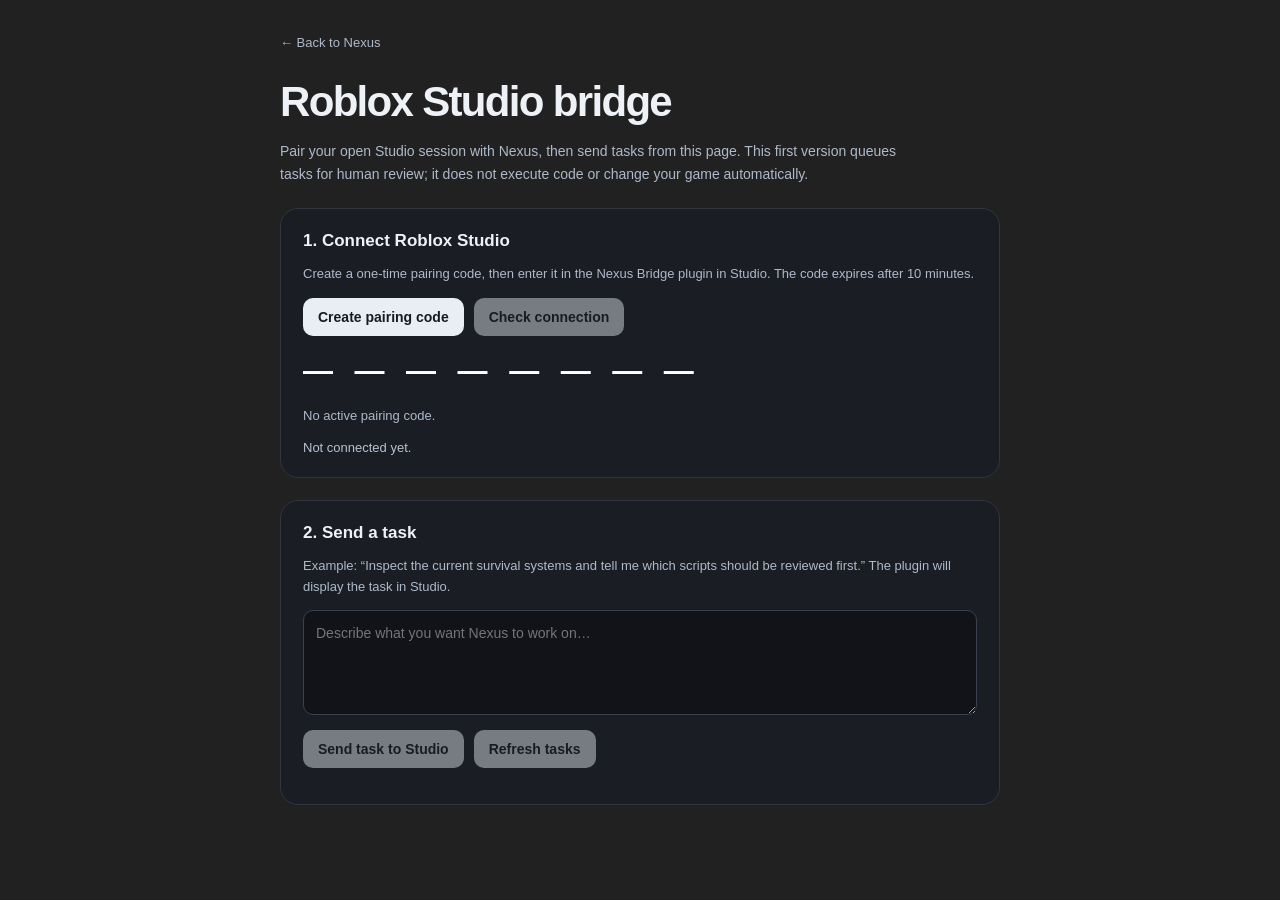
==== frontend/roblox.html @ 457d1cb4 "Add Nexus Roblox Studio bridge page" ====
<!doctype html>
<html lang="en">
<head>
  <meta charset="utf-8">
  <meta name="viewport" content="width=device-width, initial-scale=1">
  <meta name="theme-color" content="#121419">
  <meta name="description" content="Pair Nexus with Roblox Studio and send tasks to your open project.">
  <title>Nexus — Roblox Studio</title>
  <link rel="stylesheet" href="./styles.css">
  <style>
    .studio-page{max-width:760px;margin:0 auto;padding:34px 20px 64px;color:#eef1f5}
    .studio-back{color:#aeb9ca;text-decoration:none;font-size:13px}
    .studio-page h1{font-size:clamp(28px,5vw,42px);letter-spacing:-.04em;margin:28px 0 8px}
    .studio-lead{color:#aeb9ca;line-height:1.65;max-width:620px}
    .studio-card{margin-top:22px;padding:22px;border:1px solid #303540;border-radius:18px;background:#1a1d24}
    .studio-card h2{font-size:17px;margin:0 0 10px}
    .studio-muted{color:#aeb9ca;font-size:13px;line-height:1.6}
    .studio-button{border:0;border-radius:10px;padding:11px 15px;background:#e9edf4;color:#171a20;font-weight:700;cursor:pointer}
    .studio-button:disabled{opacity:.45;cursor:not-allowed}
    .studio-code{font-size:30px;font-weight:750;letter-spacing:.22em;margin:18px 0;color:#fff;font-variant-numeric:tabular-nums}
    .studio-input{box-sizing:border-box;width:100%;border:1px solid #3a404d;background:#111319;color:#f5f6f8;border-radius:10px;padding:12px;font:inherit}
    .studio-task{min-height:105px;resize:vertical;line-height:1.5}
    .studio-status{margin-top:12px;font-size:13px;color:#b7c2d2;overflow-wrap:anywhere}
    .studio-status.error{color:#ff9b9b}.studio-status.good{color:#9fe1b2}
    .studio-tasks{display:grid;gap:10px;margin-top:14px}
    .studio-task-item{padding:13px;border:1px solid #353b47;border-radius:12px;background:#14171d}
    .studio-task-item strong{font-size:12px;text-transform:uppercase;letter-spacing:.06em;color:#aeb9ca}
    .studio-task-item p{white-space:pre-wrap;overflow-wrap:anywhere;margin:8px 0 0;line-height:1.5}
    .studio-row{display:flex;align-items:center;gap:10px;flex-wrap:wrap}
    @media(max-width:520px){.studio-page{padding:22px 14px}.studio-card{padding:17px}.studio-code{font-size:25px}}
  </style>
</head>
<body>
  <main class="studio-page">
    <a class="studio-back" href="./index.html">← Back to Nexus</a>
    <h1>Roblox Studio bridge</h1>
    <p class="studio-lead">Pair your open Studio session with Nexus, then send tasks from this page. This first version queues tasks for human review; it does not execute code or change your game automatically.</p>
    <section class="studio-card">
      <h2>1. Connect Roblox Studio</h2>
      <p class="studio-muted">Create a one-time pairing code, then enter it in the Nexus Bridge plugin in Studio. The code expires after 10 minutes.</p>
      <div class="studio-row"><button class="studio-button" id="createPair">Create pairing code</button><button class="studio-button" id="checkPair" disabled>Check connection</button></div>
      <div class="studio-code" id="pairCode" aria-live="polite">— — — — — — — —</div>
      <p class="studio-muted" id="pairExpiry">No active pairing code.</p>
      <div class="studio-status" id="studioStatus" role="status">Not connected yet.</div>
    </section>
    <section class="studio-card">
      <h2>2. Send a task</h2>
      <p class="studio-muted">Example: “Inspect the current survival systems and tell me which scripts should be reviewed first.” The plugin will display the task in Studio.</p>
      <textarea class="studio-input studio-task" id="taskInput" maxlength="3000" placeholder="Describe what you want Nexus to work on…" disabled></textarea>
      <div class="studio-row" style="margin-top:12px"><button class="studio-button" id="sendTask" disabled>Send task to Studio</button><button class="studio-button" id="refreshTasks" disabled>Refresh tasks</button></div>
      <div class="studio-tasks" id="taskList"></div>
    </section>
  </main>
  <script src="./roblox.js"></script>
</body>
</html>
---- frontend/styles.css ----
:root{color-scheme:dark;--bg:#212121;--sidebar:#171717;--panel:#2a2a2a;--line:#343434;--text:#ececec;--muted:#a0a0a0;--soft:#6f6f6f;--green:#b9e6a1;font-family:Inter,-apple-system,BlinkMacSystemFont,"Segoe UI",sans-serif}*{box-sizing:border-box}html,body{margin:0;min-height:100%;height:100%;background:var(--bg);color:var(--text)}body{font-size:14px}button,textarea{font:inherit}button{cursor:pointer}button:focus-visible,textarea:focus-visible{outline:2px solid #aaa;outline-offset:3px}.app{height:100dvh;min-height:480px;display:flex;overflow:hidden}.sidebar{width:260px;flex:0 0 260px;background:var(--sidebar);display:flex;flex-direction:column;padding:15px 12px 12px;border-right:1px solid #242424}.side-top{display:flex;align-items:center;justify-content:space-between;padding:0 5px 20px}.brand{display:flex;align-items:center;gap:10px;color:var(--text);font-size:16px;font-weight:650;letter-spacing:-.5px;text-decoration:none}.brand-icon{display:grid;place-items:center;width:28px;height:28px;border:1px solid #525252;border-radius:9px;font-size:15px;font-weight:700;color:#f4f4f4}.brand-icon.mini{width:23px;height:23px;border-radius:7px;font-size:12px}.new-chat{width:100%;display:flex;align-items:center;gap:10px;padding:11px 12px;border:1px solid #3a3a3a;border-radius:10px;background:transparent;color:#eee;text-align:left;font-size:13px;transition:background .15s}.new-chat:hover,.side-link:hover,.history-item:hover{background:#262626}.new-chat span{font-size:18px;color:#ddd}.side-section-title,.ai-summary-title{margin:27px 9px 10px;color:#777;font-size:10px;font-weight:650;letter-spacing:1px}.chat-history{display:flex;flex-direction:column;gap:3px;overflow:auto;min-height:40px}.history-item{display:flex;align-items:center;gap:8px;padding:9px 10px;border:0;border-radius:8px;background:transparent;color:#bdbdbd;text-align:left;font-size:12px;cursor:pointer}.history-item.active{background:#2c2c2c;color:#f2f2f2}.history-item span{overflow:hidden;text-overflow:ellipsis;white-space:nowrap}.history-item .history-icon{color:#777;font-size:14px;flex:0 0 auto}.history-empty{padding:9px 10px;color:#666;font-size:12px;line-height:1.6}.side-bottom{margin-top:auto;padding-top:12px;border-top:1px solid #2b2b2b}.ai-summary-title{margin:8px 8px 10px}.sidebar-providers{display:grid;gap:2px}.provider-mini{display:flex;align-items:center;gap:9px;padding:7px 9px;color:#bdbdbd;font-size:12px}.provider-letter{width:22px;height:22px;display:grid;place-items:center;border:1px solid #3b3b3b;border-radius:7px;background:#222;font-size:10px;font-weight:650;color:#ddd}.provider-mini .provider-name{flex:1}.provider-mini .provider-state{font-size:10px;color:#777}.provider-state.online{color:#b9e6a1}.provider-state.failed{color:#e69b91}.side-link{width:100%;margin-top:10px;padding:9px 10px;border:0;border-radius:8px;background:transparent;color:#8f8f8f;text-align:left;font-size:11px}.side-link span{margin-right:7px}.main{position:relative;display:flex;flex:1;min-width:0;flex-direction:column;height:100%;background:var(--bg)}.topbar{height:58px;flex:0 0 58px;display:flex;align-items:center;justify-content:space-between;padding:0 23px;border-bottom:1px solid #303030}.topbar-title{display:flex;align-items:center;gap:9px;font-size:13px;font-weight:600}.topbar-subtitle{color:#777;font-weight:400}.topbar-right{display:flex;align-items:center;gap:14px}.connection-label{display:flex;align-items:center;gap:7px;color:#909090;font-size:11px}.connection-label i{width:6px;height:6px;border-radius:50%;background:#777}.connection-label i.online{background:#9cc98b}.connection-label i.offline{background:#cc847b}.icon-btn{display:none;width:32px;height:32px;border:0;border-radius:8px;background:transparent;color:#ddd;font-size:18px}.chat-scroll{flex:1;min-height:0;overflow-y:auto;scroll-behavior:smooth}.welcome{min-height:100%;display:flex;flex-direction:column;align-items:center;justify-content:center;padding:40px 20px 80px;text-align:center}.welcome-mark{display:grid;place-items:center;width:47px;height:47px;border:1px solid #4a4a4a;border-radius:16px;color:#f4f4f4;font-size:23px;font-weight:650;margin-bottom:24px}.welcome h1{margin:0;font-size:clamp(25px,3vw,34px);font-weight:600;letter-spacing:-1.25px}.welcome p{margin:12px 0 23px;color:#999;font-size:13px}.welcome-providers{display:flex;align-items:center;justify-content:center;gap:8px;flex-wrap:wrap}.ai-pill{display:flex;align-items:center;gap:7px;padding:7px 10px;border:1px solid #3a3a3a;border-radius:9px;background:#262626;color:#c9c9c9;font-size:11px}.ai-pill .provider-letter{width:19px;height:19px;font-size:9px}.ai-pill .pill-dot{width:6px;height:6px;border-radius:50%;background:#666}.ai-pill .pill-dot.online{background:#9cc98b}.messages{width:100%;max-width:830px;margin:0 auto;padding:0 26px 30px}.message{display:flex;gap:13px;margin:27px 0 32px;animation:rise .22s ease both}.message.user{margin:24px 0 27px;justify-content:flex-end}.message-avatar{width:29px;height:29px;flex:0 0 29px;display:grid;place-items:center;border:1px solid #444;border-radius:9px;color:#ddd;font-size:11px;font-weight:650}.message.user .message-avatar{display:none}.message-content{min-width:0;max-width:100%;flex:1}.message.user .message-content{flex:initial;max-width:min(82%,620px);padding:11px 15px;border:1px solid #414141;border-radius:18px;background:#303030;color:#f1f1f1;white-space:pre-wrap;overflow-wrap:anywhere}.message-label{display:flex;align-items:center;gap:8px;margin:1px 0 8px;color:#f0f0f0;font-size:12px;font-weight:650}.message-model{color:#737373;font-size:10px;font-weight:400}.message-text{color:#dedede;font-size:13px;line-height:1.8;white-space:pre-wrap;overflow-wrap:anywhere}.message-text p{margin:0 0 10px}.message-text p:last-child{margin-bottom:0}.message-text code{padding:2px 5px;border-radius:4px;background:#343434;font-family:ui-monospace,monospace;font-size:.92em}.message-text pre{overflow:auto;padding:12px;border:1px solid #3a3a3a;border-radius:9px;background:#171717}.message.error .message-text{color:#dfa39d}.response-stack{padding-left:42px}.response-divider{height:1px;background:#303030;margin:25px 0}.response-count{padding-left:42px;color:#777;font-size:10px;letter-spacing:.4px}.loading-dots{display:flex;align-items:center;gap:5px;height:20px}.loading-dots i{width:5px;height:5px;border-radius:50%;background:#aaa;animation:pulse 1s infinite ease-in-out}.loading-dots i:nth-child(2){animation-delay:.15s}.loading-dots i:nth-child(3){animation-delay:.3s}.composer-wrap{width:100%;max-width:830px;margin:0 auto;padding:12px 26px 13px}.composer{border:1px solid #454545;border-radius:17px;background:#2b2b2b;padding:12px 12px 9px;box-shadow:0 5px 25px #0000000a;transition:border-color .15s}.composer:focus-within{border-color:#666}.composer textarea{display:block;width:100%;max-height:220px;min-height:34px;resize:none;border:0;outline:0;background:transparent;color:#f0f0f0;font-size:13px;line-height:1.65;padding:3px 3px 9px}.composer textarea::placeholder{color:#888}.composer-bottom{display:flex;align-items:center;justify-content:space-between;gap:10px}.composer-bottom>span{color:#777;font-size:10px}.send-btn{display:grid;place-items:center;width:30px;height:30px;border:0;border-radius:10px;background:#eee;color:#171717;font-size:21px;font-weight:500;transition:background .15s,transform .15s}.send-btn:hover{background:#fff;transform:translateY(-1px)}.send-btn:disabled{opacity:.35;cursor:wait}.disclaimer{margin:8px 0 0;text-align:center;color:#696969;font-size:10px}.toast-region{position:fixed;right:18px;bottom:18px;display:grid;gap:8px;z-index:10}.toast{max-width:min(390px,calc(100vw - 36px));padding:11px 14px;border:1px solid #484848;border-radius:10px;background:#292929;color:#eee;font-size:12px;box-shadow:0 8px 30px #0005;animation:rise .18s ease}.toast.error{border-color:#764c48}.mobile-scrim{display:none}@keyframes rise{from{opacity:0;transform:translateY(5px)}to{opacity:1;transform:translateY(0)}}@keyframes pulse{0%,70%,100%{opacity:.25;transform:translateY(0)}35%{opacity:1;transform:translateY(-3px)}}@media(max-width:700px){.sidebar{position:fixed;z-index:21;inset:0 auto 0 0;width:min(290px,86vw);transform:translateX(-102%);transition:transform .22s ease;box-shadow:none}.sidebar.open{transform:translateX(0);box-shadow:15px 0 45px #0005}.mobile-close,.menu-btn{display:grid;place-items:center}.mobile-scrim.show{display:block;position:fixed;inset:0;z-index:20;background:#0008}.topbar{height:52px;flex-basis:52px;padding:0 13px;gap:10px}.topbar-title{margin-right:auto}.topbar-right{gap:5px}.connection-label{font-size:10px}.welcome{padding:35px 18px 60px}.welcome h1{max-width:360px;font-size:27px}.welcome p{font-size:12px}.messages{padding:0 15px 22px}.message{gap:9px;margin:22px 0 27px}.message-avatar{width:27px;height:27px;flex-basis:27px}.message-text{font-size:12.5px;line-height:1.75}.message.user .message-content{max-width:88%;padding:10px 13px}.response-stack,.response-count{padding-left:36px}.composer-wrap{padding:8px 10px max(10px,env(safe-area-inset-bottom))}.composer{padding:10px 10px 8px;border-radius:15px}.composer textarea{font-size:13px}.composer-bottom>span{font-size:9px}.disclaimer{font-size:9px}.toast-region{right:10px;bottom:10px}.brand{font-size:15px}}@media(prefers-reduced-motion:reduce){*,*::before,*::after{animation-duration:.01ms!important;transition-duration:.01ms!important;scroll-behavior:auto!important}}
/* GitHub repository picker */
.repo-picker{padding:14px 5px 17px;border-bottom:1px solid #292929;margin-bottom:15px}
.repo-picker-heading{display:flex;align-items:center;justify-content:space-between;margin-bottom:9px;color:#888;font-size:10px;font-weight:700;letter-spacing:1px}
.repo-refresh{border:0;background:transparent;color:#aaa;font-size:17px;padding:0 4px;cursor:pointer}
.repo-refresh:hover{color:#fff}
#repoSelect{display:block;width:100%;min-width:0;border:1px solid #383838;border-radius:9px;padding:10px 30px 10px 10px;background:#222;color:#eee;font:inherit;font-size:12px;outline:none}
#repoSelect:focus{border-color:#777}
.repo-hint{font-size:10px;line-height:1.5;color:#777;margin-top:7px}
.repo-hint.error{color:#e6a29a}
.repo-hint.selected{color:#b9e6a1}

/* Repository build mode */
.composer-actions{display:flex;align-items:center;gap:10px;min-width:0}
.mode-toggle{flex:0 0 auto;border:1px solid #484848;border-radius:8px;background:#242424;color:#aaa;padding:6px 9px;font-size:10px;transition:background .16s,border-color .16s,color .16s}
.mode-toggle:hover{color:#fff;border-color:#666}
.mode-toggle.active{background:#d7e7ce;color:#1d2819;border-color:#d7e7ce}
@media(max-width:700px){.composer-actions{gap:7px}.mode-toggle{padding:7px 8px;font-size:10px}.composer-bottom>span{line-height:1.4}}

/* Nexus Build mode and generated file artifacts */
.composer-actions{display:flex;align-items:center;gap:10px;min-width:0}
.mode-toggle{flex:0 0 auto;border:1px solid #484848;border-radius:8px;background:#242424;color:#aaa;padding:6px 9px;font-size:10px;transition:background .16s,border-color .16s,color .16s}
.mode-toggle:hover{color:#fff;border-color:#666}
.mode-toggle.active{background:#d7e7ce;color:#1d2819;border-color:#d7e7ce}
.build-artifacts{display:grid;gap:12px;margin-top:14px}
.build-file{border:1px solid #3b3b3b;border-radius:10px;overflow:hidden;background:#1d1d1d}
.build-file-head{display:flex;align-items:center;justify-content:space-between;gap:12px;padding:10px 12px;background:#262626;border-bottom:1px solid #383838}
.build-file-head strong{display:block;overflow-wrap:anywhere;font:600 11px ui-monospace,monospace;color:#eee}
.build-file-head small{display:block;margin-top:4px;color:#888;font-size:10px}
.build-file-actions{display:flex;gap:6px;flex:0 0 auto}
.build-file-actions button{border:1px solid #494949;border-radius:6px;background:#303030;color:#ddd;padding:6px 8px;font-size:10px}
.build-file-actions button:hover{background:#414141;color:white}
.build-file pre{max-height:340px;overflow:auto;margin:0;padding:12px;background:#181818;color:#d8d8d8;font:11px/1.65 ui-monospace,SFMono-Regular,Consolas,monospace;white-space:pre}
.build-file code{font:inherit}
@media(max-width:700px){.composer-actions{gap:7px}.mode-toggle{padding:7px 8px;font-size:10px}.composer-bottom>span{line-height:1.4}.build-file-head{align-items:flex-start;flex-direction:column}.build-file-actions{width:100%}.build-file-actions button{flex:1}}

.team-discussion{margin-top:12px;border:1px solid var(--border,#343434);border-radius:10px;overflow:hidden;background:rgba(128,128,128,.045)}
.team-discussion summary{cursor:pointer;padding:11px 13px;font-size:12px;font-weight:600;color:var(--text,#ddd);user-select:none}
.team-discussion summary:hover{background:rgba(128,128,128,.08)}
.team-discussion-body{padding:0 10px 10px;display:grid;gap:8px}
.team-message{padding:10px 11px;border:1px solid var(--border,#343434);border-radius:8px;background:rgba(128,128,128,.04);overflow-wrap:anywhere}
.team-message-head{display:flex;align-items:center;justify-content:space-between;gap:8px;margin-bottom:7px}
.team-message-head strong{font-size:11px;color:var(--accent,#a7c7ff);text-transform:uppercase;letter-spacing:.06em}
.team-message-head span{font-size:10px;color:var(--muted,#888)}
.team-message .message-text p,.team-message p{font-size:12px;line-height:1.6;margin:0 0 8px}
.team-message pre{max-width:100%;overflow:auto}

.history-row{display:flex;align-items:center;gap:3px;padding-right:5px}.history-row .history-item{flex:1;min-width:0}.history-title{overflow:hidden;text-overflow:ellipsis;white-space:nowrap}.delete-chat{flex:0 0 27px;width:27px;height:30px;border:0;border-radius:7px;background:transparent;color:#858585;font-size:19px;opacity:.7;cursor:pointer}.delete-chat:hover,.delete-chat:focus-visible{background:#432b2b;color:#ffaaa2;opacity:1}
.autopilot-panel{padding:12px 8px 15px;margin:0 0 14px;border:1px solid #343434;border-radius:11px;background:rgba(255,255,255,.025)}.autopilot-heading{display:flex;align-items:center;justify-content:space-between;color:#aaa;font-size:10px;font-weight:750;letter-spacing:.9px}#autopilotState{margin:7px 0 12px;color:#929292;font-size:10px;line-height:1.5}.switch{position:relative;display:inline-flex;width:35px;height:20px;cursor:pointer}.switch input{opacity:0;width:0;height:0}.switch span{position:absolute;inset:0;border-radius:20px;background:#484848;transition:background .2s}.switch span:before{content:"";position:absolute;width:14px;height:14px;left:3px;top:3px;border-radius:50%;background:#eee;transition:transform .2s}.switch input:checked+span{background:#9fc58e}.switch input:checked+span:before{transform:translateX(15px);background:#172014}.schedule-label{display:block;margin:8px 0 6px;color:#aaa;font-size:10px}#schedulePrompt{display:block;width:100%;resize:vertical;min-height:52px;padding:8px;border:1px solid #393939;border-radius:8px;background:#202020;color:#eee;font:inherit;font-size:11px}.schedule-controls{display:grid;grid-template-columns:minmax(0,1fr) auto;gap:6px;margin-top:7px}#scheduleTime{width:100%;min-width:0;padding:7px;border:1px solid #393939;border-radius:7px;background:#202020;color:#ddd;font-size:10px}.schedule-controls button{padding:7px 9px;border:1px solid #4a4a4a;border-radius:7px;background:#303030;color:#eee;font-size:10px;cursor:pointer}.schedule-list{display:grid;gap:6px;margin-top:8px}.schedule-item{padding:8px;border:1px solid #363636;border-radius:7px;background:#202020}.schedule-item strong{display:block;font-size:10px;color:#ddd;overflow-wrap:anywhere}.schedule-item small,.schedule-note{display:block;margin-top:4px;font-size:9px;color:#999;line-height:1.45}.schedule-item button{margin-top:6px;border:0;background:transparent;color:#e7a5a0;font-size:10px;cursor:pointer;padding:0}.schedule-note{color:#777}@media(max-width:700px){.autopilot-panel{margin-top:4px}.schedule-controls{grid-template-columns:minmax(0,1fr)}}


.settings-link{display:flex;flex-direction:column;gap:3px;margin:10px 3px 0;padding:10px 11px;border:1px solid #303030;border-radius:9px;color:#e5e5e5;text-decoration:none;font-size:12px}.settings-link span{font-size:10px;color:#888}.settings-link:hover,.topbar-settings:hover{background:#2a2a2a;border-color:#484848}.topbar-settings{display:inline-flex;align-items:center;padding:7px 10px;border:1px solid #3a3a3a;border-radius:8px;color:#bbb;text-decoration:none;font-size:11px}
.settings-page{min-height:100%;height:auto;overflow:auto}.settings-main{width:min(900px,100%);margin:0 auto;padding:28px 22px 60px}.settings-back{color:#aaa;text-decoration:none;font-size:12px}.settings-title{margin:28px 0 8px;font-size:30px;letter-spacing:-1px}.settings-intro{margin:0 0 24px;color:#999;line-height:1.6;font-size:13px}.settings-card{margin:14px 0;padding:20px;border:1px solid #383838;border-radius:14px;background:#272727}.settings-card h2{margin:0 0 8px;font-size:16px}.settings-card p{color:#999;font-size:12px;line-height:1.6}.settings-row{display:flex;align-items:center;justify-content:space-between;gap:18px}.settings-card textarea,.settings-card input[type=datetime-local],.settings-card input[type=text]{width:100%;padding:11px;border:1px solid #444;border-radius:8px;background:#1f1f1f;color:#eee;font:inherit;font-size:12px}.settings-card textarea{resize:vertical;min-height:90px}.settings-action{padding:10px 13px;border:1px solid #555;border-radius:8px;background:#eee;color:#171717;font-size:12px;font-weight:600}.settings-action.secondary{background:#303030;color:#eee}.settings-switch{width:42px;height:24px;accent-color:#b9e6a1}.settings-form{display:grid;gap:9px;margin-top:15px}.settings-schedule{display:grid;grid-template-columns:1fr auto;gap:10px;align-items:center;padding:12px 0;border-top:1px solid #383838}.settings-schedule strong{display:block;font-size:12px;overflow-wrap:anywhere}.settings-schedule small{display:block;margin-top:5px;color:#999;font-size:10px}.settings-status{padding:10px 12px;border-radius:8px;background:#202020;color:#aaa;font-size:11px;line-height:1.6}.settings-warning{color:#e3b8a9!important}@media(max-width:700px){.topbar-settings{font-size:10px;padding:7px}.settings-main{padding:20px 14px 40px}.settings-title{font-size:26px}.settings-card{padding:15px}.settings-row{align-items:flex-start}.settings-schedule{grid-template-columns:1fr}.settings-action{width:100%}}

.build-controls{display:flex;align-items:center;gap:8px;flex-wrap:wrap}.build-controls[hidden]{display:none}.build-controls label{display:flex;align-items:center;gap:5px;color:var(--muted,#888);font-size:10px}.build-controls select{max-width:155px;min-width:0;padding:6px 8px;border:1px solid var(--border,#444);border-radius:8px;background:var(--surface,#222);color:inherit;font:inherit;font-size:11px}.build-controls select:focus-visible{outline:2px solid currentColor;outline-offset:2px}@media(max-width:700px){.build-controls{width:100%}.build-controls label{flex:1;min-width:0}.build-controls select{flex:1;max-width:none}}

/* Image attachments in chat */
.attach-images{border:1px solid var(--border,#444);border-radius:9px;background:transparent;color:var(--text,#ddd);padding:7px 10px;font:inherit;font-size:11px;cursor:pointer;white-space:nowrap}.attach-images:hover{background:rgba(128,128,128,.12)}.image-attachments{display:flex;gap:9px;flex-wrap:wrap;padding:0 0 10px}.image-attachments[hidden]{display:none}.image-attachment{position:relative;width:68px;height:68px}.image-attachment img{width:100%;height:100%;object-fit:cover;border:1px solid var(--border,#444);border-radius:9px}.image-attachment button{position:absolute;right:-6px;top:-6px;width:22px;height:22px;border:1px solid #555;border-radius:50%;background:#242424;color:white;cursor:pointer}.message-images{display:flex;gap:8px;flex-wrap:wrap;margin-top:8px}.message-images img{max-width:min(260px,100%);max-height:240px;object-fit:contain;border:1px solid var(--border,#444);border-radius:10px;background:#181818}.message.user .message-images img{border-color:rgba(255,255,255,.2)}@media(max-width:700px){.attach-images{padding:7px 8px;font-size:10px}.message-images img{max-width:100%;max-height:200px}}

.provider-test{padding:3px 6px;border:1px solid #414141;border-radius:5px;background:#252525;color:#c8c8c8;font-size:10px}.provider-test:hover:not(:disabled){background:#383838;color:#fff}.provider-test:disabled{opacity:.35;cursor:not-allowed}.provider-mini .provider-name{min-width:0;overflow-wrap:anywhere}

/* Sidebar toggle and vector icon polish */
.ui-icon{display:block;flex:0 0 auto}
.sidebar{overflow:hidden;transition:width .24s ease,flex-basis .24s ease,padding .24s ease,border-color .24s ease}
.app.sidebar-collapsed .sidebar{width:0;flex-basis:0;padding-left:0;padding-right:0;border-right-color:transparent}
.app.sidebar-collapsed .sidebar>*{opacity:0;pointer-events:none}
.menu-btn{display:grid;place-items:center;flex:0 0 34px;border:1px solid #383838;background:#252525}
.menu-btn:hover{background:#333}
.history-icon{display:grid;place-items:center;flex:0 0 18px}
.settings-link-main{display:flex;align-items:center;gap:9px}
@media(max-width:700px){.app.sidebar-collapsed .sidebar{width:min(290px,86vw);flex-basis:auto;padding:15px 12px 12px}.app.sidebar-collapsed .sidebar>*{opacity:1;pointer-events:auto}.menu-btn{display:grid}}
@media(prefers-reduced-motion:reduce){.sidebar,.sidebar>*{transition:none!important}}
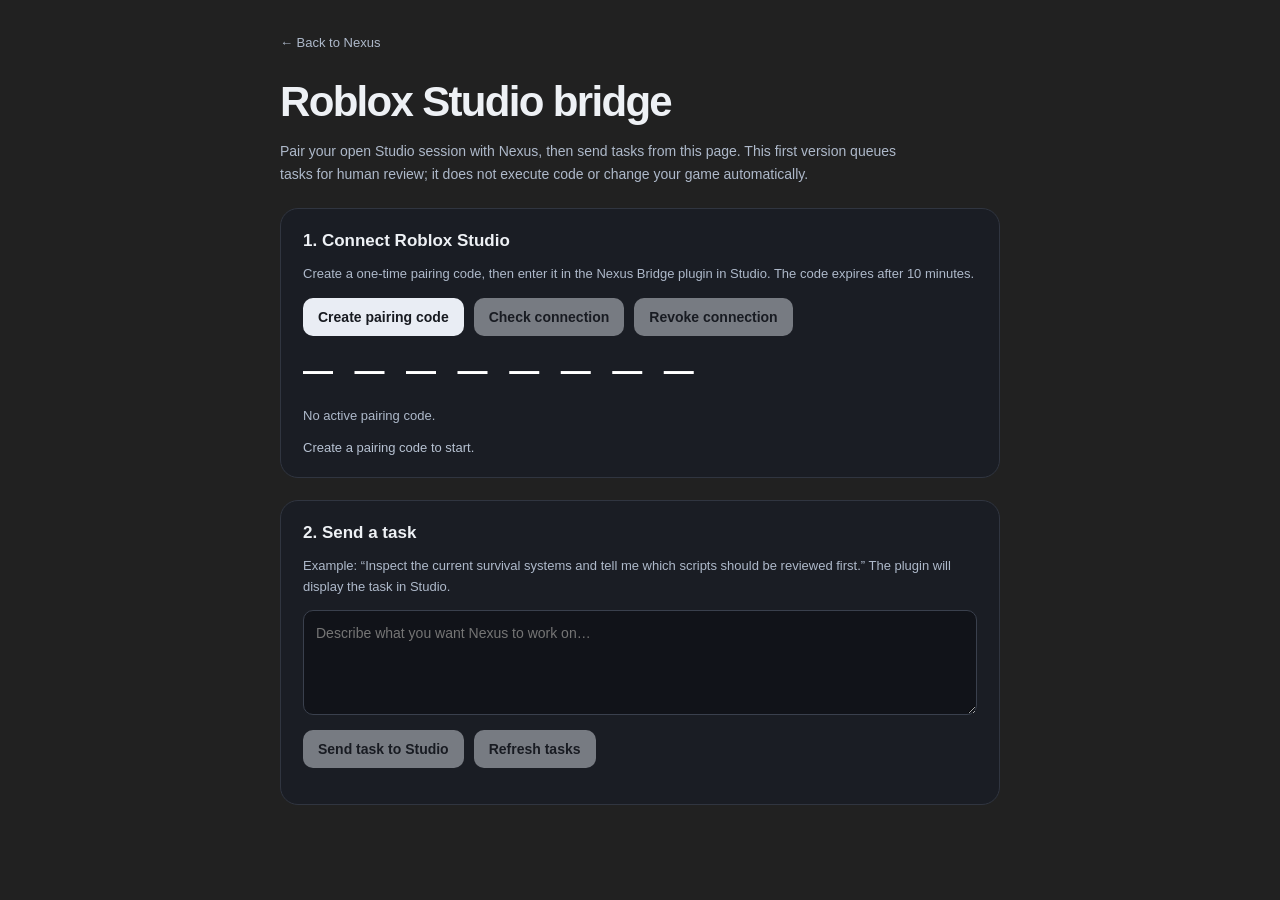
==== commit b2e30b54: "Add Studio connection revoke control" ====
--- a/frontend/roblox.html
+++ b/frontend/roblox.html
@@ -38,7 +38,7 @@
     <section class="studio-card">
       <h2>1. Connect Roblox Studio</h2>
       <p class="studio-muted">Create a one-time pairing code, then enter it in the Nexus Bridge plugin in Studio. The code expires after 10 minutes.</p>
-      <div class="studio-row"><button class="studio-button" id="createPair">Create pairing code</button><button class="studio-button" id="checkPair" disabled>Check connection</button></div>
+      <div class="studio-row"><button class="studio-button" id="createPair">Create pairing code</button><button class="studio-button" id="checkPair" disabled>Check connection</button><button class="studio-button" id="disconnectStudio" disabled>Revoke connection</button></div>
       <div class="studio-code" id="pairCode" aria-live="polite">— — — — — — — —</div>
       <p class="studio-muted" id="pairExpiry">No active pairing code.</p>
       <div class="studio-status" id="studioStatus" role="status">Not connected yet.</div>
